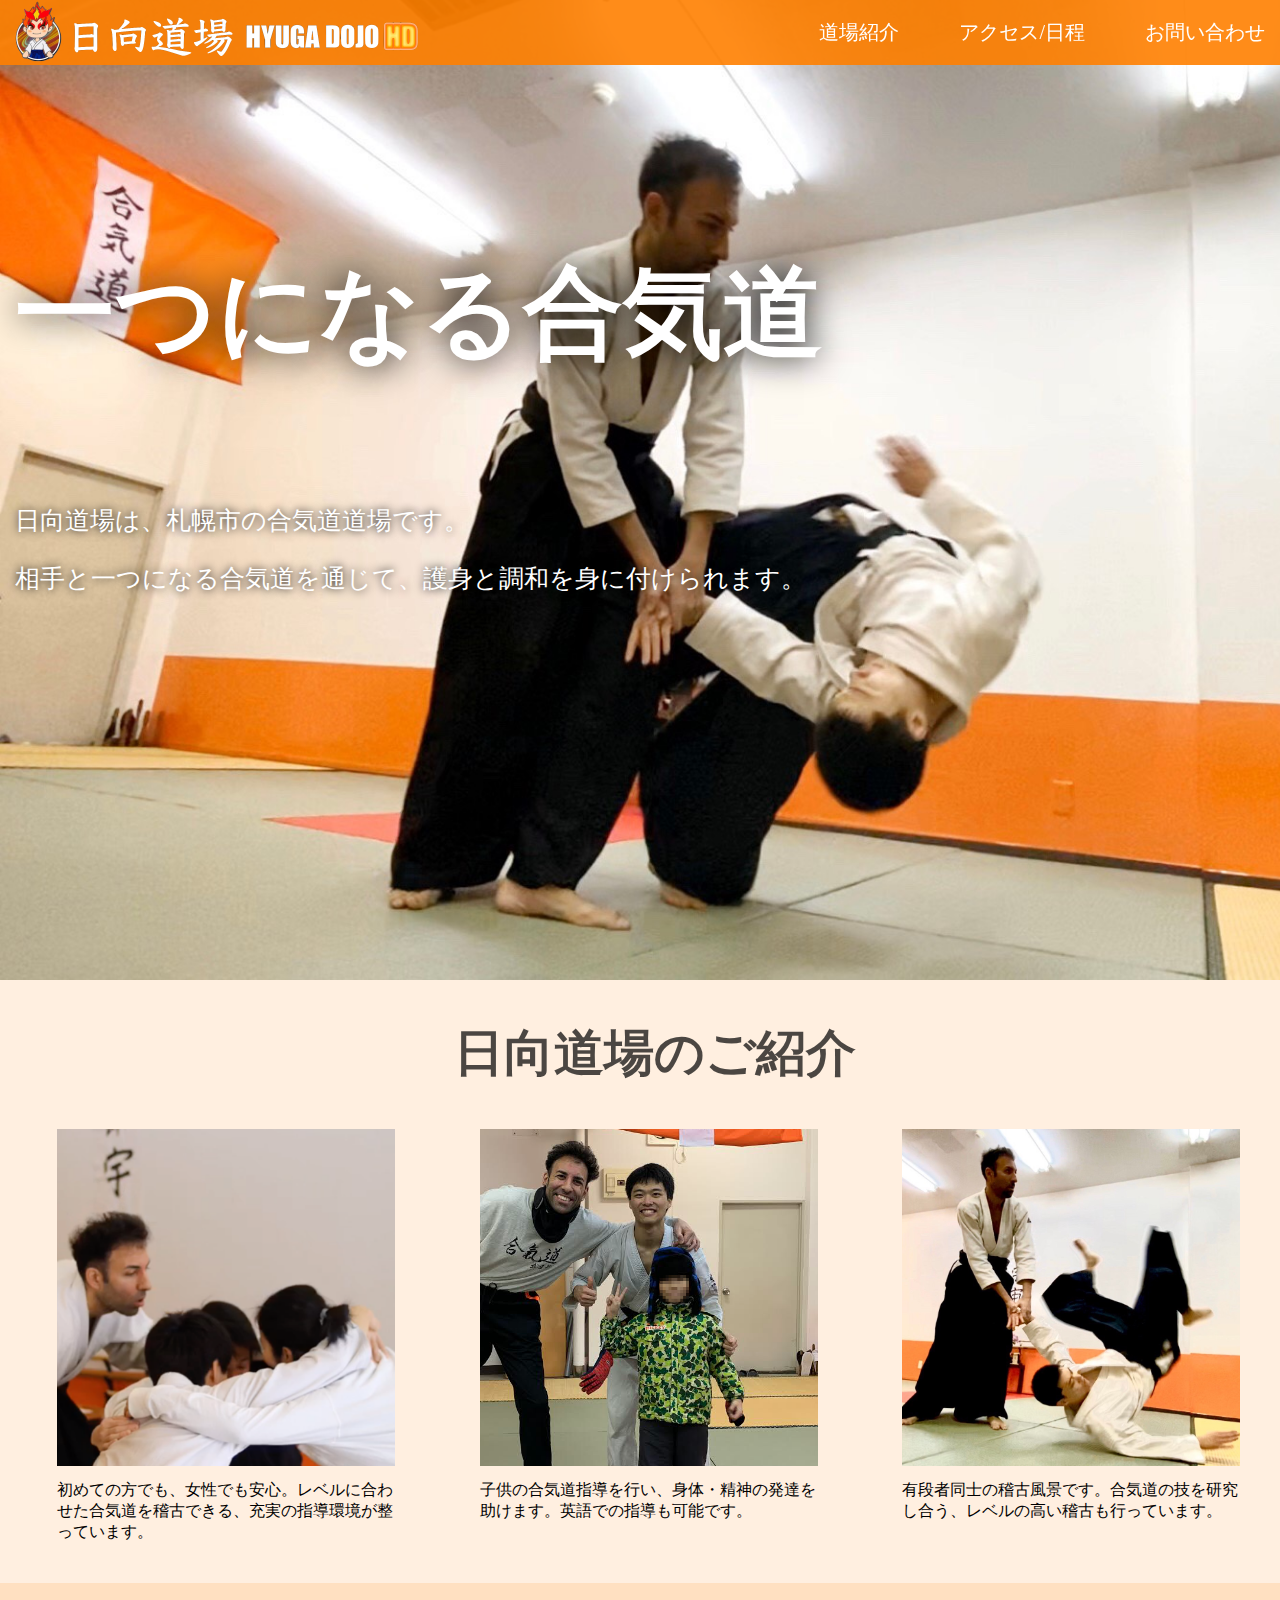
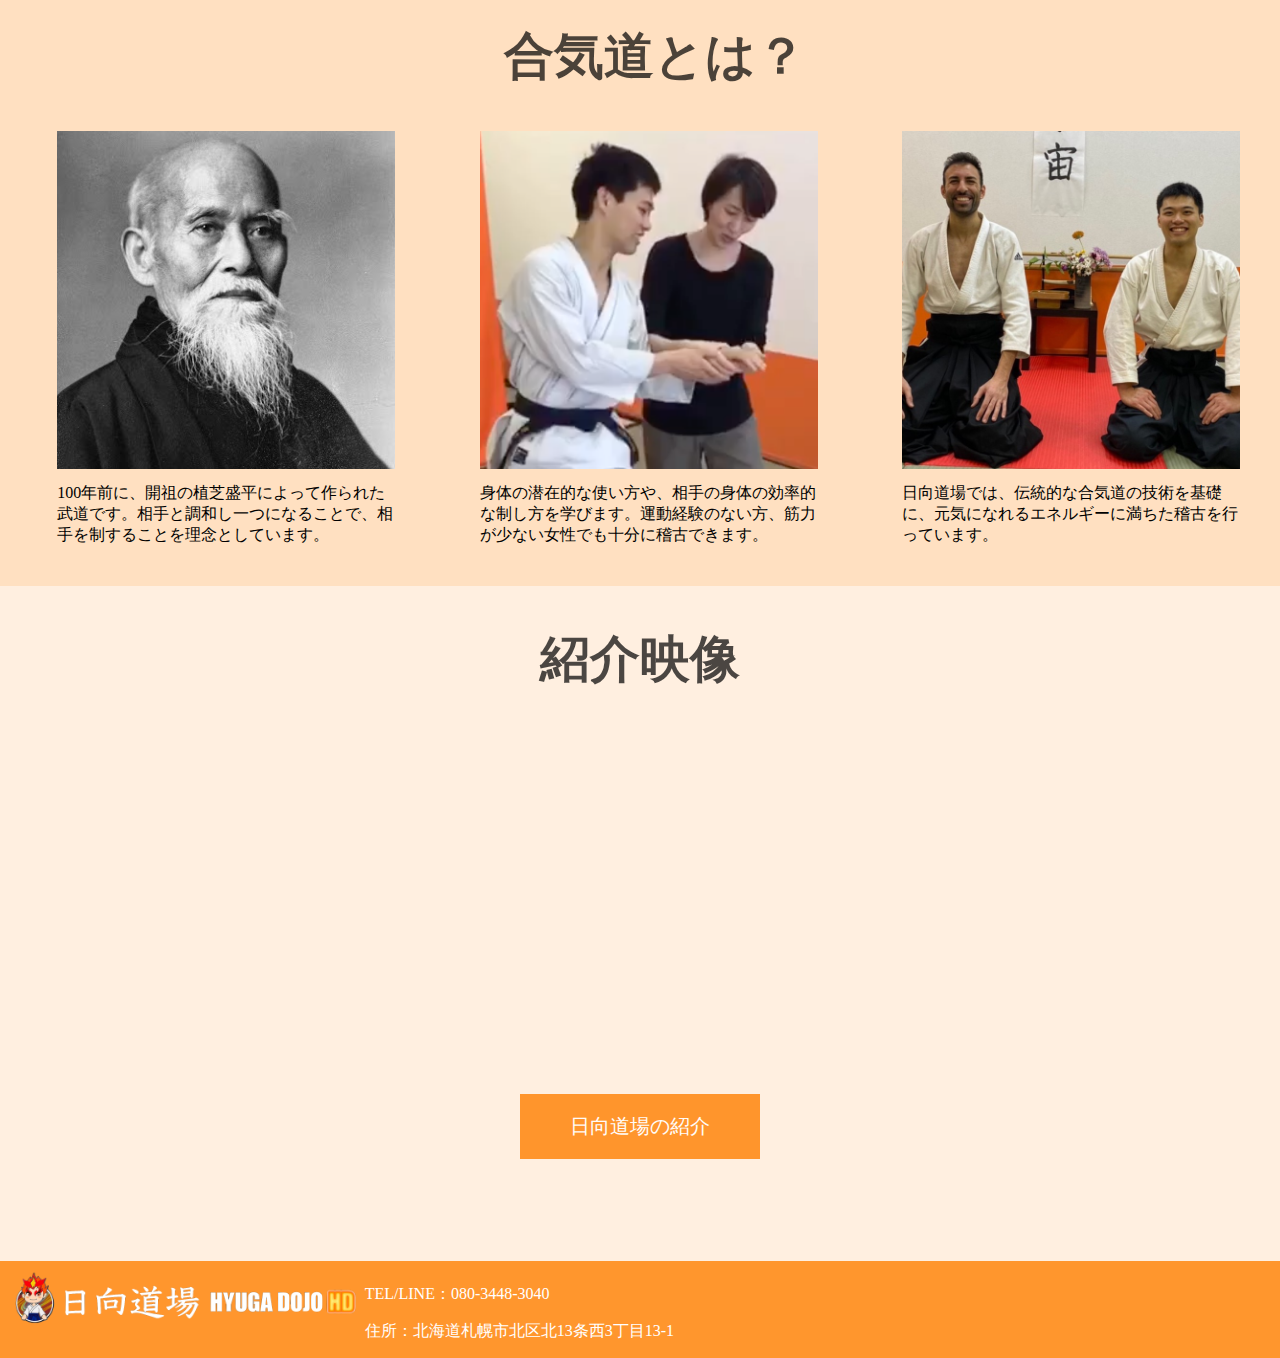
==== index.html @ 7a0ea97d "add files" ====
<!DOCTYPE html>
<html>
  <head>
    <meta charset="utf-8">
    <title>日向道場</title>
    <link rel="stylesheet" href="stylesheet.css">
  </head>
  <body>
    <header>
      <div class="container">
        <div class="header-left">
          <a href="index.html"><img src="img/hedtrans.png"></a>
        </div>
        <div class="header-right">
          <a href="03.html" class="btn">
            お問い合わせ
          </a>
          <a href="02.html" class="btn">
            アクセス/日程
          </a>
          <a href="01.html" class="btn">
            道場紹介
          </a>
        </div>
      </div>
    </header>
    <div class="top-wrapper">
      <div class="container">
        <div class="copy-wrapper">
          <h1>一つになる合気道</h1>
        </div>
        <div class="contents-wrapper">
          <p>日向道場は、札幌市の合気道道場です。</p>
          <p>相手と一つになる合気道を通じて、護身と調和を身に付けられます。</p>
        </div>
      </div>
    </div>
    <div class="medium-wrapper">
      <div class="container">
        <div class="heading">
          <h2>日向道場のご紹介</h2>
        </div>
        <div class="collabos">
          <div class="collabo">
            <div class="collaboicon">
              <img src="img/aikipeople.png">
            </div>
            <p class=collabotext>
              初めての方でも、女性でも安心。レベルに合わせた合気道を稽古できる、充実の指導環境が整っています。
            </p>
          </div>
          <div class="collabo">
            <div class="collaboicon">
              <img src="img/IMG_4710moz2.png">
            </div>
            <p class=collabotext>
              子供の合気道指導を行い、身体・精神の発達を助けます。英語での指導も可能です。
            </p>
          </div>
          <div class="collabo">
            <div class="collaboicon">
              <img src="img/IMG_4937sq.JPG">
            </div>
            <p class=collabotext>
              有段者同士の稽古風景です。合気道の技を研究し合う、レベルの高い稽古も行っています。
            </p>
          </div>
        </div>
      </div>
    </div>
    <div class="bottom-wrapper">
      <div class="container">
        <div class="heading">
          <h2>合気道とは？</h2>
        </div>
        <div class="collabos">
          <div class="collabo">
            <div class="collaboicon">
              <img src="img/kaiso.jpg">
            </div>
            <p class=collabotext>
              100年前に、開祖の植芝盛平によって作られた武道です。相手と調和し一つになることで、相手を制することを理念としています。
            </p>
          </div>
          <div class="collabo">
            <div class="collaboicon">
              <img src="img/josei.png">
            </div>
            <p class=collabotext>
              身体の潜在的な使い方や、相手の身体の効率的な制し方を学びます。運動経験のない方、筋力が少ない女性でも十分に稽古できます。
            </p>
          </div>
          <div class="collabo">
            <div class="collaboicon">
              <img src="img/amiryusuke.JPG">
            </div>
            <p class=collabotext>
              日向道場では、伝統的な合気道の技術を基礎に、元気になれるエネルギーに満ちた稽古を行っています。
            </p>
          </div>
        </div>
      </div>
    </div>
    <div class="medium-wrapper">
      <div class="container3">
        <div class="heading">
          <h2>紹介映像</h2>
          <div class="movies">
            <iframe width="560" height="315" src="https://www.youtube.com/embed/IdN2y212L-E" frameborder="0" allow="accelerometer; autoplay; encrypted-media; gyroscope; picture-in-picture" allowfullscreen></iframe>
          </div>
          <div class="linkbtn-wrapper">
            <a href="01.html" class="linkbtn-iri">日向道場の紹介</a>
          </div>
      　</div>
    　</div>
    </div> 
    <footer>
      <div class="container">
        <div class="footer-img">
         <img src="img/hedtrans.png">
        </div>
        <div class = "footer-right">
          <p>TEL/LINE：080-3448-3040</p>
          <p>住所：北海道札幌市北区北13条西3丁目13-1</p>
        </div>
      </div>
    </footer>
  </body>
</html>
---- stylesheet.css ----
body {
  margin: 0;
}

@media(max-width:1000px){
  .btn{
    padding: 15px 40px;
  }
}


header {
  height: 65px;
  width: 100%;
  background-color: rgba(255, 127, 0, 0.9);
  position: fixed;
  top: 0;
  z-index: 10;
}

.container {
    width: 100%;
    padding: 0 15px;
    margin: 0 auto;
}

.header-left img {
  float: left;
  width: auto;
  height: 65px;
  transition: all 0.2s;
}

.header-left img:hover {
  height: 68px;
}

.btn {
  float: right;
  padding: 15px 30px;
  display: inline-block;
  font-size: 20px;
  text-decoration: none;
  color: white;
  transition: all 0.3s;
  line-height: 35px;
}

.btn:hover {
  background-color: #ff9e3d;
}


.top-wrapper {
  background-image: url(img/IMG_4933.JPG);
  background-size: cover;
  width: 100%;
  height:700px;
  padding: 180px 0 100px 0;
}

.copy-wrapper h1 {
  color: white;
  text-shadow: 0 0 35px black;
  font-size: 100px;
  font-family: "YuMincho";
}

.contents-wrapper {
  padding-top: 30px;
}

.contents-wrapper p {
  color: white;
  text-shadow: 0 0 10px black;
  font-size: 25px;
  font-family: "YuMincho";
}

.medium-wrapper {
  background-color: #ffefe0;
}

.heading h2 {
  font-size: 50px;
  font-family: "YuMincho";
  text-align: center;
  color: black;
  opacity: 0.7;
  margin-top: 0;
  padding-top: 40px;
}

.collabos {
  display: flex;
}

.collabo {
  width: 33%;
  padding-bottom: 40px;
}

.collaboicon img {
  width: 80%;
  padding-bottom: 10px;
}

.collaboicon {
  text-align: center;
}

.collabo p {
  color: black;
  font-family: "YuMincho";
  text-align: left;
  font-size: 16px;
  width: 80%;
  margin: 0 auto;
}

.bottom-wrapper {
  background-color: #ffe0c1;
  padding-bottom: 0;
}

.linkbtn-col{
  padding: 15px 60px;
  display: inline-block;
  font-size: 20px;
  text-decoration: none;
  color: white;
  background-color: #ff7f00;
  transition: all 0.3s;
  line-height: 35px;
  margin: 20px 0 100px 0;
  opacity: 0.8;
}

.linkbtn-iri{
  padding: 15px 50px;
  display: inline-block;
  font-size: 20px;
  text-decoration: none;
  color: white;
  background-color: #ff7f00;
  transition: all 0.3s;
  line-height: 35px;
  margin: 0px 0 100px 0;
  opacity: 0.8;
  margin: 20px 0 60px 0;
}

.linkbtn-iri:hover {
  opacity: 1.0;
}

.linkbtn-col:hover {
  opacity: 1.0;
}

.linkbtn-wrapper {
  text-align: center;
}

.col {
  margin :0 0 100px 0;
}

.heading p {
  color: black;
  font-family: "YuMincho";
  text-align: center;
  font-size: 20px;
  margin: 0 auto;
}

footer {
  background-color: #ff962d;
  font-family: "YuMincho";
  font-size: 18px;
  width: 100%;
}

.footer-img img {
  height: 55px;
  width: auto;
  padding: 10px 0;
}

.footer-img {
  display: inline-block;
}

.top-wrapper-about {
  background-image: url(img/back.png);
  background-size: cover;
  width: 100%;
  height:700px;
  padding: 180px 0 100px 0;
}

.heading h3 {
  color: #38546c;
  font-family: "YuMincho";
  text-align: center;
  font-size: 20px;
  margin: 0 auto 50px auto;
}

.collabo h3 {
  color: #38546c;
  font-family: "YuMincho";
  text-align: center;
  font-size: 20px;
  margin: 0 auto 10px auto;
}

.top-wrapper-collabo {
  background-image: url(img/dojotatami.jpg);
  background-size: cover;
  width: 100%;
  height:700px;
  padding: 180px 0 100px 0;
}

.google-form-01 {
  margin: 100px;
}

.movies {
  padding: 10px 0;
  text-align: center;
}

.footer-right {
  font-size: 16px;
  margin: 0;
  padding: 0;
  display: inline-block;
  color: white;
}

.heading h3 {
  font-size: 50px;
  font-family: "YuMincho";
  text-align: center;
  color: black;
  opacity: 0.7;
  margin-top: 0;
}

.transparent {
  opacity: 1.0;
}

.map img {
  width: 500px;
  height: auto;
}

.map {
  text-align: center;
}

.accessabout h3 {
  text-align: center;
  margin: 0;
  
}

.accessabout {
  margin-top: 10px;
  padding-bottom: 60px;
}
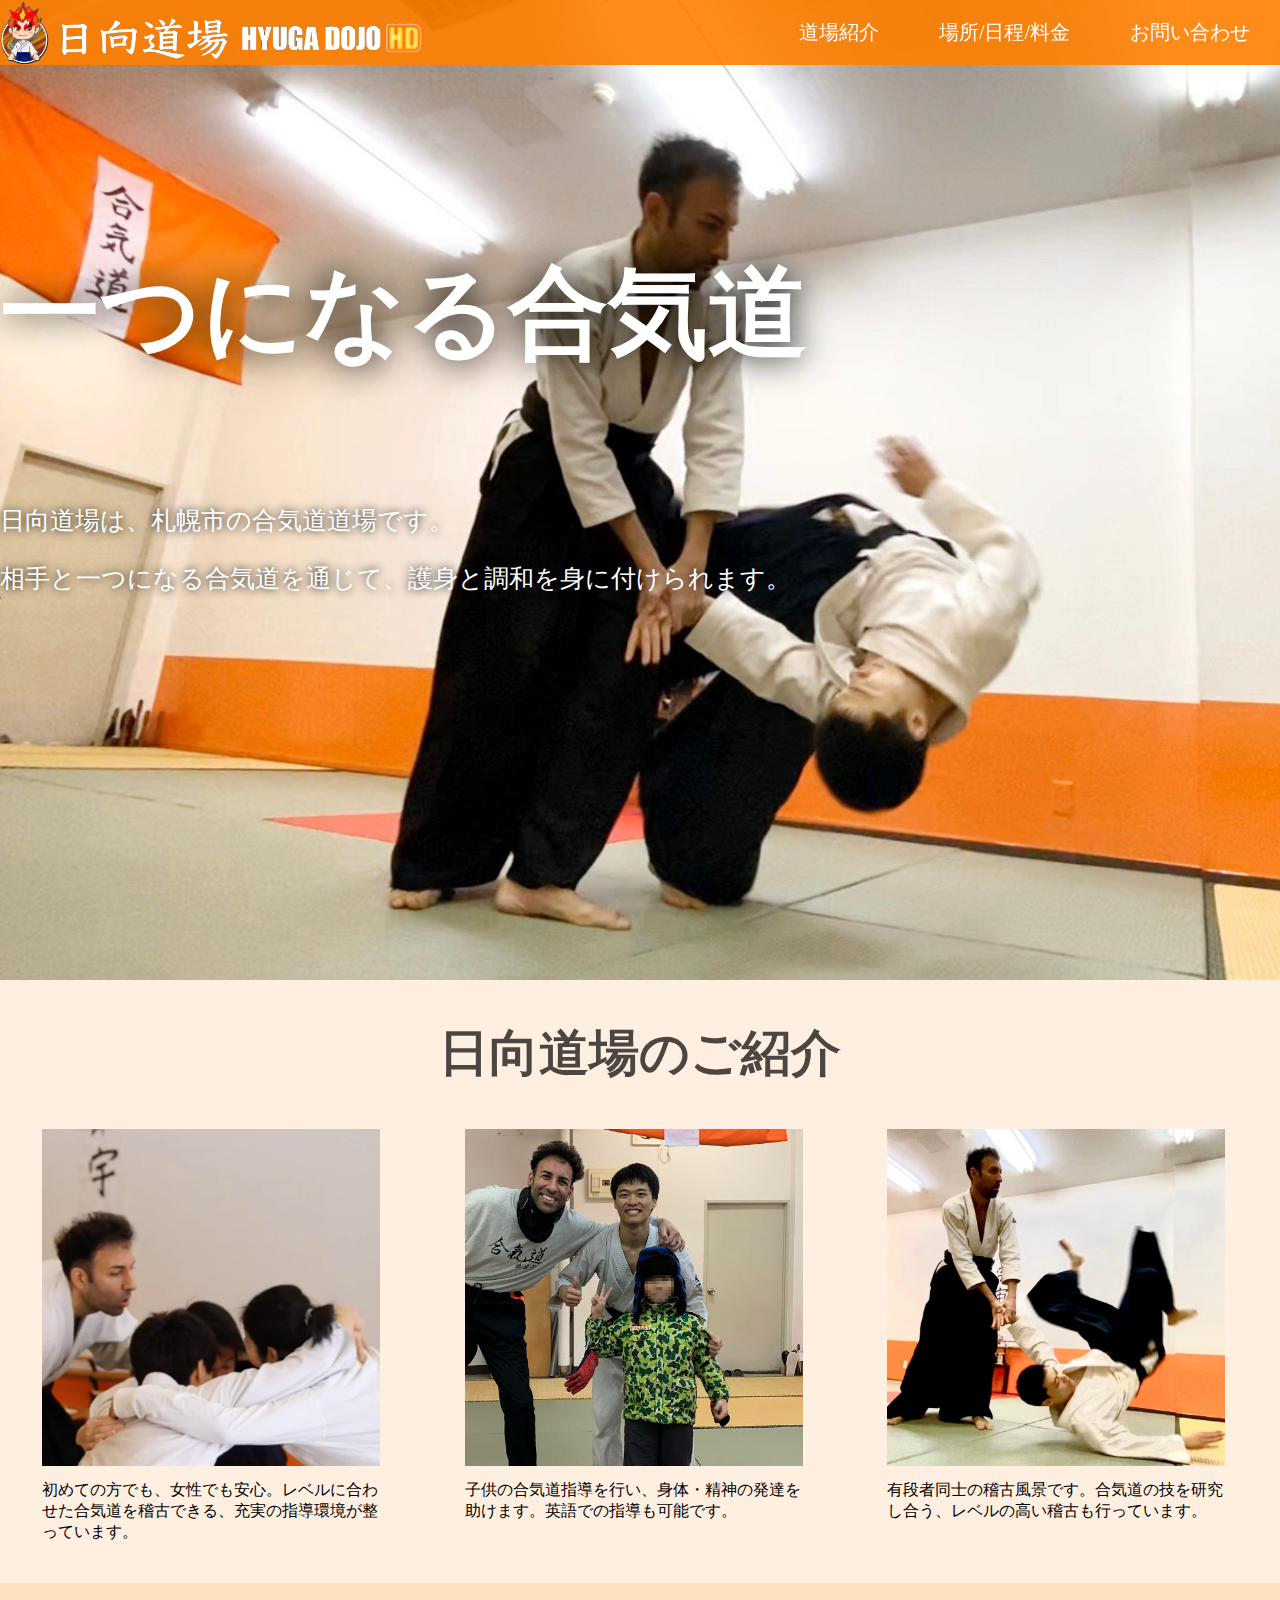
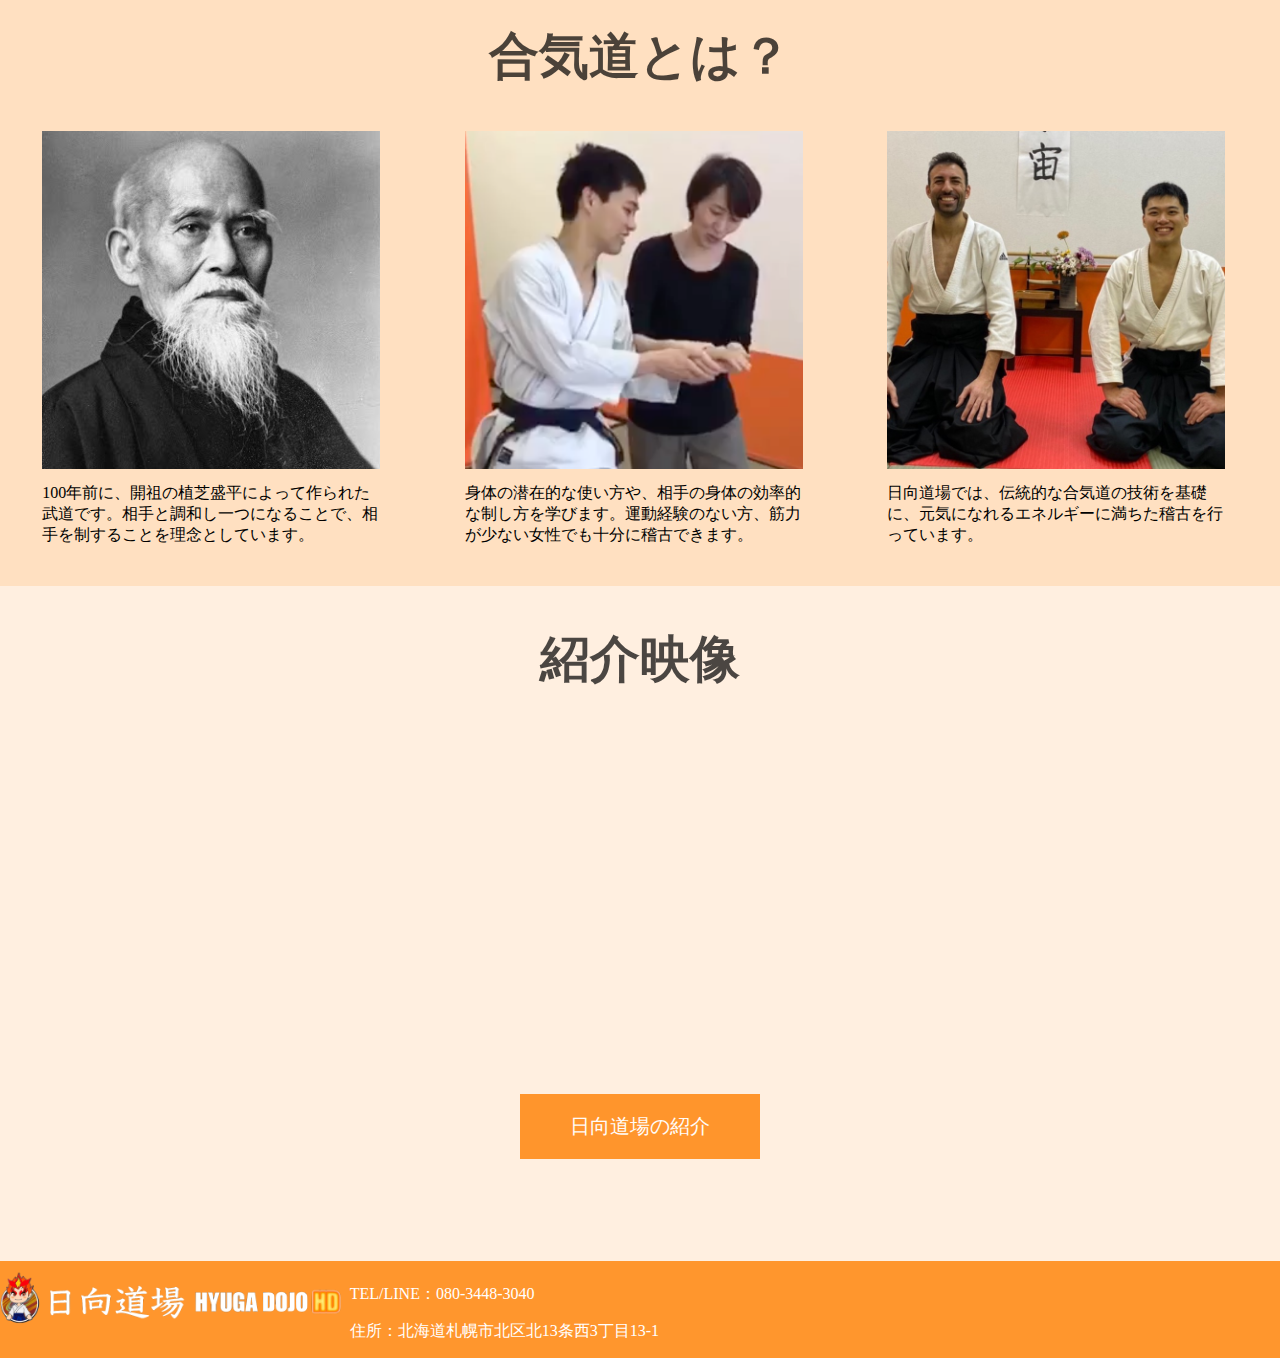
==== commit cdf3fbaf: "update index.html" ====
--- a/index.html
+++ b/index.html
@@ -16,7 +16,7 @@
             お問い合わせ
           </a>
           <a href="02.html" class="btn">
-            アクセス/日程
+            場所/日程/料金
           </a>
           <a href="01.html" class="btn">
             道場紹介
--- a/stylesheet.css
+++ b/stylesheet.css
@@ -20,7 +20,7 @@
 
 .container {
     width: 100%;
-    padding: 0 15px;
+    padding: 0;
     margin: 0 auto;
 }
 
